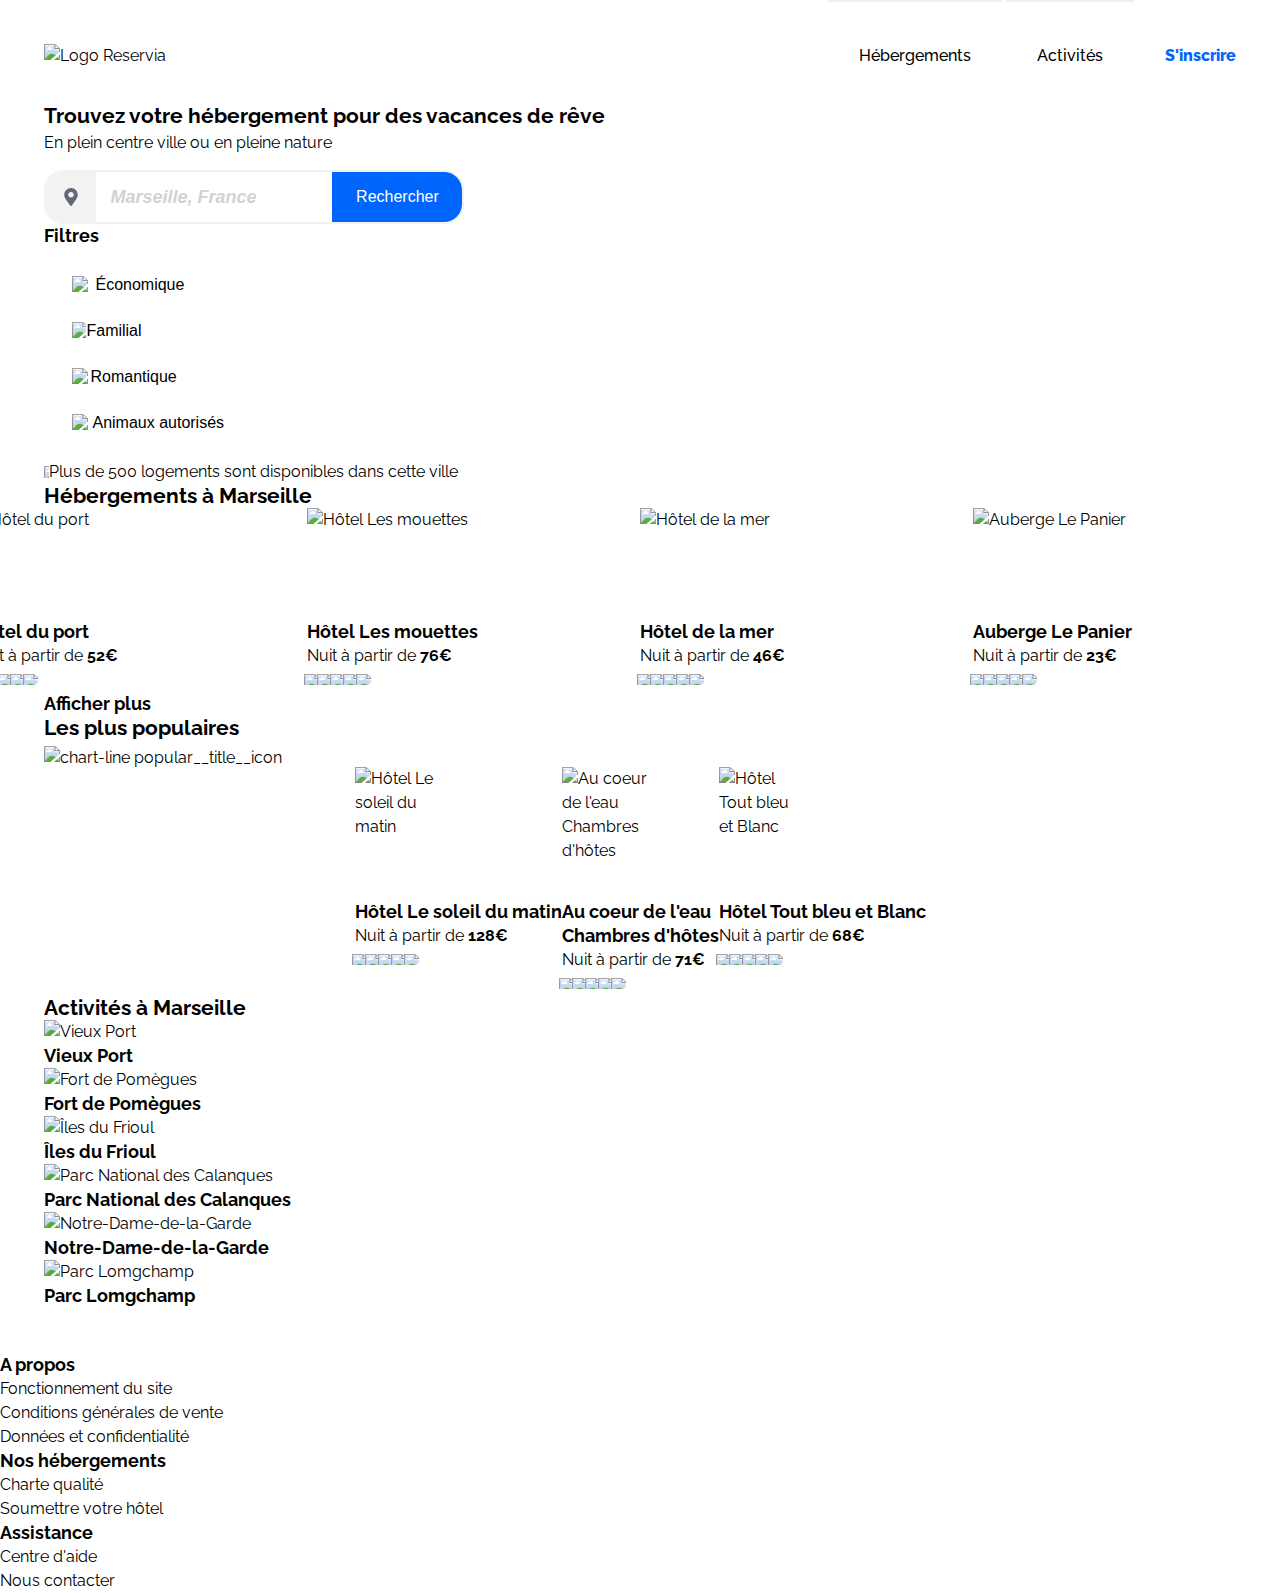
==== index_mobile_first_responsive.html @ 8628e6c9 "search bar css" ====
<!DOCTYPE html>
<html lang="fr">

<head>
    <meta charset="UTF-8">
    <meta http-equiv="X-UA-Compatible" content="IE=edge">
    <meta name="viewport" content="width=device-width, initial-scale=1.0, minimum-scale=0.5, maximum-scale=3.0">
    <meta name="robots" content="follow">
    <meta name="description" content="Just an exercice.">
    <meta property="og:title" content="Reservia - Trouvez votre hébergement pour des vacances de rêve" />
    <meta property="og:type" content="home page" />
    <meta property="og:url" content="https://ipopop.github.io/OC_WebDev_P2" />
    <meta property="og:image" content="https://ipopop.github.io/OC_WebDev_P2/assets/logo/Reservia.svg" />
    <meta property="og:site_name" content="Reservia - Agence de reservation en ligne" />
    <meta property="og:description" content="Reservia - Agence de reservation en ligne - Trouvez votre hébergement pour des vacances de rêve"/>
    <link rel="apple-touch-icon" sizes="180x180" href="assets/favicon/apple-touch-icon.png">
    <link rel="icon" type="image/png" sizes="32x32" href="assets/favicon/favicon-32x32.png">
    <link rel="icon" type="image/png" sizes="16x16" href="assets/favicon/favicon-16x16.png">
    <link rel="manifest" href="assets/favicon/site.webmanifest">
    <link rel="preload" href="style_mobile_first_responsive.css" as="style">
    <link rel="stylesheet" href="style_mobile_first_responsive.css">
    <title>Reservia - Trouvez votre hébergement pour des vacances de rêve</title>
</head>

<body>

    <main>
        <header>
            <div class="header">
                <div class="header__topbar">
                    <a href="index.html">
                        <img src="assets/logo/Reservia.svg" alt="Logo Reservia">
                    </a>
                    <a class="nav__subscription sm" href="#">S'inscrire</a>
                </div>
                <div class="header__navbar">
                    <nav h-center">
                        <a href="#rooms">Hébergements</a>
                        <a href="#activity">Activités</a>
                    </nav>
                    <a class="nav__subscription lg" href="#">S'inscrire</a>
                </div>
            </div>
            <div class="header__title">
                <h1>Trouvez votre hébergement pour des vacances de rêve</h1>
                <p>En plein centre ville ou en pleine nature</p>
            </div>
        </header> <!-- end header -->

        <section class="search__section">
            <div class="search__bar">
                <form action="#" method="GET" class="v-center">
                    <span class="v-center h-center">
                        <img class="fa-ico map-marker" src="assets/icons/fa/map-marker-alt.svg"
                            alt="map-marker icon">
                    </span>
                    <input type="search" id="search__input" name="search__input" placeholder="Marseille, France">
                    <button class="search__btn btn sm v-center h-center" type="submit" name="a" value="a"><img
                            class="fa-ico search" src="assets/icons/fa/search.svg" alt="search icon"></button>
                    <button class="search__btn lg" type="submit" name="b" value="b">Rechercher</button>
                </form>
            </div> <!-- end search__bar -->

            <div class="search__filter">
                <h3>Filtres</h3>
                <ul>
                    <li>
                        <button class="v-center h-center">
                            <span class="v-center h-center">
                                <img
                                    class="fa-ico money-bill-wave"
                                    src="assets/icons/fa/money-bill-wave.svg"
                                    alt="money-bill-wave icon">
                            </span>
                            Économique
                        </button>
                    </li>
                    <li>
                        <button class="v-center h-center">
                            <span class="v-center h-center">
                                <img
                                    class="fa-ico child"
                                    src="assets/icons/fa/child.svg"
                                    alt="child icon">
                            </span>
                            Familial
                        </button>
                    </li>
                    <li>
                        <button class="v-center h-center">
                            <span class="v-center h-center">
                                <img
                                    class="fa-ico heart" 
                                    src="assets/icons/fa/heart.svg"
                                    alt="heart icon">
                            </span>
                            Romantique
                        </button>
                    </li>
                    <li>
                        <button class="v-center h-center">
                            <span class="v-center h-center">
                                <img
                                    class="fa-ico dog"
                                    src="assets/icons/fa/dog.svg"
                                    alt="dog icon">
                            </span>
                            Animaux autorisés
                        </button>
                    </li>
                </ul>
            </div> <!-- end search__filter -->

        </section> <!-- end search__section -->

        <section class="result__section">
            <div class="result__info v-center">
                <span class="info__icon__container v-center h-center">
                    <img class="info__icon fa-ico" src="assets/icons/fa/info.svg" alt="info icon">
                </span>
                <p>Plus de 500 logements sont disponibles dans cette ville</p>
            </div> <!-- end result__info -->

            <div class="result__rooms__and__popular__container">
                <section id="rooms" class="rooms__section">
                    <h2>Hébergements à Marseille</h2>

                    <div class="rooms__cards__container h-center">
                        <div class="rooms__card card">
                            <a href="#">
                                <figure>
                                    <img class="room-1" src="assets/img/rooms/marcus-loke-WQJvWU_HZFo-unsplash_940x452px.jpg"
                                        alt="Auberge la Cannebière">
                                    <figcaption>
                                        <h3>Auberge la Cannebière</h3>
                                    </figcaption>
                                </figure>
                                <div class="rooms__card__content">
                                    <p>Nuit à partir de <strong>25€</strong></p>
                                    <span>
                                        <img class="fa-ico star" src="assets/icons/fa/star.svg" alt="star icon">
                                        <img class="fa-ico star" src="assets/icons/fa/star.svg" alt="star icon">
                                        <img class="fa-ico star" src="assets/icons/fa/star.svg" alt="star icon">
                                        <img class="fa-ico star" src="assets/icons/fa/star.svg" alt="star icon">
                                        <img class="fa-ico star" src="assets/icons/fa/star-o.svg" alt="star-o icon">
                                    </span>
                                </div>
                            </a>
                        </div>

                        <div class="rooms__card card">
                            <a href="#">
                                <figure>
                                    <img class="room-2" src="assets/img/rooms/fred-kleber-gTbaxaVLvsg-unsplash_940x452px.jpg"
                                        alt="Hôtel du port">
                                    <figcaption>
                                        <h3>Hôtel du port</h3>
                                    </figcaption>
                                </figure>
                                <div class="rooms__card__content">
                                    <p>Nuit à partir de <strong>52€</strong></p>
                                    <span>
                                        <img class="fa-ico star" src="assets/icons/fa/star.svg" alt="star icon">
                                        <img class="fa-ico star" src="assets/icons/fa/star.svg" alt="star icon">
                                        <img class="fa-ico star" src="assets/icons/fa/star.svg" alt="star icon">
                                        <img class="fa-ico star" src="assets/icons/fa/star.svg" alt="star icon">
                                        <img class="fa-ico star" src="assets/icons/fa/star.svg" alt="star icon">
                                    </span>
                                </div>
                            </a>
                        </div>

                        <div class="rooms__card card">
                            <a href="#">
                                <figure>
                                    <img class="room-3" src="assets/img/rooms/reisetopia-B8WIgxA_PFU-unsplash_940x452px.jpg"
                                        alt="Hôtel Les mouettes">
                                    <figcaption>
                                        <h3>Hôtel Les mouettes</h3>
                                    </figcaption>
                                </figure>
                                <div class="rooms__card__content">
                                    <p>Nuit à partir de <strong>76€</strong></p>
                                    <span>
                                        <img class="fa-ico star" src="assets/icons/fa/star.svg" alt="star icon">
                                        <img class="fa-ico star" src="assets/icons/fa/star.svg" alt="star icon">
                                        <img class="fa-ico star" src="assets/icons/fa/star.svg" alt="star icon">
                                        <img class="fa-ico star" src="assets/icons/fa/star.svg" alt="star icon">
                                        <img class="fa-ico star" src="assets/icons/fa/star-o.svg" alt="star- icon">
                                    </span>
                                </div>
                            </a>
                        </div>

                        <div class="rooms__card card">
                            <a href="#">
                                <figure>
                                    <img class="room-4" src="assets/img/rooms/annie-spratt-Eg1qcIitAuA-unsplash_470x226.jpg"
                                        alt="Hôtel de la mer">
                                    <figcaption>
                                        <h3>Hôtel de la mer</h3>
                                    </figcaption>
                                </figure>
                                <div class="rooms__card__content">
                                    <p>Nuit à partir de <strong>46€</strong></p>
                                    <span>
                                        <img class="fa-ico star" src="assets/icons/fa/star.svg" alt="star icon">
                                        <img class="fa-ico star" src="assets/icons/fa/star.svg" alt="star icon">
                                        <img class="fa-ico star" src="assets/icons/fa/star.svg" alt="star icon">
                                        <img class="fa-ico star" src="assets/icons/fa/star-o.svg" alt="star- icon">
                                        <img class="fa-ico star" src="assets/icons/fa/star-o.svg" alt="star- icon">
                                    </span>
                                </div>
                            </a>
                        </div>

                        <div class="rooms__card card">
                            <a href="#">
                                <figure>
                                    <img class="room-5" src="assets/img/rooms/nicate-lee-kT-ZyaiwBe0-unsplash_470x226.jpg"
                                        alt="Auberge Le Panier">
                                    <figcaption>
                                        <h3>Auberge Le Panier</h3>
                                    </figcaption>
                                </figure>
                                <div class="rooms__card__content">
                                    <p>Nuit à partir de <strong>23€</strong></p>
                                    <span>
                                        <img class="fa-ico star" src="assets/icons/fa/star.svg" alt="star icon">
                                        <img class="fa-ico star" src="assets/icons/fa/star.svg" alt="star icon">
                                        <img class="fa-ico star" src="assets/icons/fa/star.svg" alt="star icon">
                                        <img class="fa-ico star" src="assets/icons/fa/star.svg" alt="star icon">
                                        <img class="fa-ico star" src="assets/icons/fa/star-o.svg" alt="star- icon">
                                    </span>
                                </div>
                            </a>
                        </div>

                        <div class="rooms__card card">
                            <a href="#">
                                <figure>
                                    <img class="room-6" src="assets/img/rooms/febrian-zakaria-M6S1WvfW68A-unsplash_470x226.jpg"
                                        alt="Hôtel chez Amina">
                                    <figcaption>
                                        <h3>Hôtel chez Amina</h3>
                                    </figcaption>
                                </figure>
                                <div class="rooms__card__content">
                                    <p>Nuit à partir de <strong>96€</strong></p>
                                    <span>
                                        <img class="fa-ico star" src="assets/icons/fa/star.svg" alt="star icon">
                                        <img class="fa-ico star" src="assets/icons/fa/star.svg" alt="star icon">
                                        <img class="fa-ico star" src="assets/icons/fa/star.svg" alt="star icon">
                                        <img class="fa-ico star" src="assets/icons/fa/star.svg" alt="star icon">
                                        <img class="fa-ico star" src="assets/icons/fa/star.svg" alt="star icon">
                                    </span>
                                </div>
                            </a>
                        </div>
                    </div> <!-- end rooms__cards__container -->

                    <h3><a href="#">Afficher plus</a></h3>
                </section> <!-- end room__section -->

                <aside class="popular__section">
                    <div class="popular__title">
                        <h2>Les plus populaires</h2>
                        <span><img class="fa-ico chart" src="assets/icons/fa/chart-line.svg"
                                alt="chart-line popular__title__icon"></span>
                    </div>

                    <div class="popular__cards__container h-center">
                        <a href="#" class="card popular__card">
                            <figure>
                                <img class="pop-1" src="assets/img/popular/emile-guillemot-Bj_rcSC5XfE-unsplash_266x256.jpg"
                                    alt="Hôtel Le soleil du matin">
                            </figure>
                            <div class="popular__card__content">
                                <div class="popular__card__txt">
                                    <h3>Hôtel Le soleil du matin</h3>
                                    <p>Nuit à partir de <strong>128€</strong></p>
                                </div>
                                <span>
                                    <img class="fa-ico star" src="assets/icons/fa/star.svg" alt="star icon">
                                    <img class="fa-ico star" src="assets/icons/fa/star.svg" alt="star icon">
                                    <img class="fa-ico star" src="assets/icons/fa/star.svg" alt="star icon">
                                    <img class="fa-ico star" src="assets/icons/fa/star.svg" alt="star icon">
                                    <img class="fa-ico star" src="assets/icons/fa/star.svg" alt="star icon">
                                </span>
                            </div>
                        </a>

                        <a href="#" class="card popular__card">
                            <figure>
                                <img class="pop-2" src="assets/img/popular/aw-creative-VGs8z60yT2c-unsplash_266x256.jpg"
                                    alt="Au coeur de l'eau Chambres d'hôtes">
                            </figure>
                            <div class="popular__card__content">
                                <div class="popular__card__txt">
                                    <h3>Au coeur de l'eau<br>Chambres d'hôtes</h3>
                                    <p>Nuit à partir de <strong>71€</strong></p>
                                </div>
                                <span>
                                    <img class="fa-ico star" src="assets/icons/fa/star.svg" alt="star icon">
                                    <img class="fa-ico star" src="assets/icons/fa/star.svg" alt="star icon">
                                    <img class="fa-ico star" src="assets/icons/fa/star.svg" alt="star icon">
                                    <img class="fa-ico star" src="assets/icons/fa/star.svg" alt="star icon">
                                    <img class="fa-ico star" src="assets/icons/fa/star-o.svg" alt="star- icon">
                                </span>
                            </div>
                        </a>

                        <a href="#" class="card popular__card">
                            <figure>
                                <img class="pop-3" src="assets/img/popular/febrian-zakaria-sjvU0THccQA-unsplash_266x256.jpg"
                                    alt="Hôtel Tout bleu et Blanc">
                            </figure>
                            <div class="popular__card__content">
                                <div class="popular__card__txt">
                                    <h3>Hôtel Tout bleu et Blanc</h3>
                                    <p>Nuit à partir de <strong>68€</strong></p>
                                </div>
                                <span>
                                    <img class="fa-ico star" src="assets/icons/fa/star.svg" alt="star icon">
                                    <img class="fa-ico star" src="assets/icons/fa/star.svg" alt="star icon">
                                    <img class="fa-ico star" src="assets/icons/fa/star.svg" alt="star icon">
                                    <img class="fa-ico star" src="assets/icons/fa/star.svg" alt="star icon">
                                    <img class="fa-ico star" src="assets/icons/fa/star-o.svg" alt="star- icon">
                                </span>
                            </div>
                        </a>
                    </div> <!-- end popular__cards__container -->
                </aside>
            </div> <!-- end popular__section -->

            <section id="activity" class="result__activity__section">
                <h2 class="activity__title">Activités à Marseille</h2>

                <div class="activity__masonry__container">
                    <div class="card masonry">
                        <a href="#">
                            <figure class="activ__fig-1">
                                <img src="assets/img/activity/reno-laithienne-QUgJhdY5Fyk-unsplash_600x900.jpg"
                                    alt="Vieux Port">
                            </figure>
                            <h3>Vieux Port</h3>
                        </a>
                    </div>

                    <div class="card masonry">
                        <a href="#">
                            <figure class="activ__fig-2">
                                <img src="assets/img/activity/paul-hermann-QFTrLdQIRhI-unsplash_600x600.jpg"
                                    alt="Fort de Pomègues">
                            </figure>
                            <h3>Fort de Pomègues</h3>
                        </a>
                    </div>

                    <div class="card masonry">
                        <a href="#">
                            <figure class="activ__fig-3">
                                <img src="assets/img/activity/kevin-hikari-rV_Qd1l-VXg-unsplash_900x600.jpg"
                                    alt="Îles du Frioul">
                            </figure>
                            <h3>Îles du Frioul</h3>
                        </a>
                    </div>
                    </div>
                    
                    <div class="card masonry">
                        <a href="#">
                            <figure class="activ__fig-4">
                                <img src="assets/img/activity/kilyan-sockalingum-NR8-cBCN3aI-unsplash_600x900.jpg"
                                    alt="Parc National des Calanques">
                            </figure>
                            <h3>Parc National des Calanques</h3>
                        </a>
                    </div>

                    <div class="card masonry">
                        <a href="#">
                            <figure class="activ__fig-5">
                                <img src="assets/img/activity/florian-wehde-xW9e8gdotxI-unsplash_900x600.jpg"
                                    alt="Notre-Dame-de-la-Garde">
                            </figure>
                            <h3>Notre-Dame-de-la-Garde</h3>
                        </a>
                    </div>

                    <div class="card masonry">
                        <a href="#">
                            <figure class="activ__fig-6">
                                <img src="assets/img/activity/lena-paulin-wH2-EJoDcV0-unsplash_900x600.jpg"
                                    alt="Parc Lomgchamp">
                            </figure>
                            <h3>Parc Lomgchamp</h3>
                        </a>
                    </div>
                </div> <!-- end activity__masonry__container -->
            </section> <!-- end result__activity__section -->
        </section> <!-- end result__section -->
    </main>

    <footer>
        <div class="footer__container">
            <div class="footer__column">
                <h3>A propos</h3>
                <a href="#">
                    <p>Fonctionnement du site</p>
                </a>
                <a href="#">
                    <p>Conditions générales de vente</p>
                </a>
                <a href="#">
                    <p>Données et confidentialité</p>
                </a>
            </div>
            <div class="footer__column">
                <h3>Nos hébergements</h3>
                <a href="#">
                    <p>Charte qualité</p>
                </a>
                <a href="#">
                    <p>Soumettre votre hôtel</p>
                </a>
            </div>
            <div class="footer__column">
                <h3>Assistance</h3>
                <a href="#">
                    <p>Centre d'aide</p>
                </a>
                <a href="#">
                    <p>Nous contacter</p>
                </a>
            </div>
        </div> <!-- end footer__container -->
    </footer>
</body>

</html>
---- style_mobile_first_responsive.css ----
@import url('https://fonts.googleapis.com/css2?family=Raleway:ital,wght@0,400;0,500;0,800;1,400&display=swap');

/* ---- reset & common styles ---- */
*, ::before, ::after {
    margin: 0;
    padding: 0;
    box-sizing: border-box;
}

html {
    font-family: 'Raleway', sans-serif;
    line-height: 1.5rem;
    color: black;
    scroll-behavior: smooth;
}

body, ul, h1, h2, h3, p, button, div, a, a:visited, a:hover {
    text-decoration: none;
}
/* ---- end reset & common styles ---- */

/* ---- basic HTML elements ---- */
h1, h2 {
    font-size: 1.33rem;
}

h3 {
    font-size: 1.125rem;
}

a, button, .card {
    cursor: pointer;
    color: black;
    transform: scale(1);
    transition: all .5s cubic-bezier(.25, .45, .45, .95)
}

li {
    list-style: none;
}

img {
    max-width: 100%;
    display: block;
    overflow: auto;
}

button {
    margin: 1.75rem;
    background: white;
    cursor: pointer;
    font-size: 1rem;
    border: none;
}

figcaption {
    width: 95%;
}
/* ---- end basic HTML elements ---- */

/* ---- flex center ---- */
.h-center {
    display: flex;
    justify-content: center;
}

.v-center {
    display: flex;
    align-items: center;
}
/* ---- end flex center ---- */

/* ---- placeholder img & icons width & height ---- */
.map-marker, .search, .money-bill-wave, .heart, .dog {
    height: 1.125rem;
}

.map-marker, .search {
    width: 3.125rem;
}

.money-bill-wave {
    width: 1.4375rem;
}

.child {
    width: 0.875rem;
    height: 1.125rem;
}

.heart {
    width: 1.125rem;
}

.dog {
    width: 1.25rem;
}

.info__icon {
    width: 0.3125rem;
    height: 0.75rem;
}

.star, .star-o {
    display: inline-block;
    margin: 0 -0.1875rem;
    padding: 0;
    width: 0.9375rem;
    height: 0.6875rem;
}

.chart {
    margin-top: 0.375rem;
    height: 1.3rem;
}

.pop-1, .pop-2, .pop-3 {
    width: 5.375rem;
    height: 8.3125rem;
}

#rooms figure img {
    width: 20.8125rem;
    height: 7rem;
}
/* ---- end placeholder img & icons width & height ---- */

/* ---- header ---- */
.header__topbar {
    margin: 28px 18px 20px;
    display: flex;
    justify-content: space-between;
}

.nav__subscription {
    margin-top: 0.8rem;
    font-weight: 800;
    color: #0065fc;
}

nav {
    display: flex;
}

nav a {
    text-align: center;
    width: 50vw;
    padding-bottom: 0.5rem;
    font-weight: 500;
    border-bottom: 3px solid #efeff0;
}

nav a:hover {
    border-bottom-color: #0065fc;
    color: #0065fc;
}

.lg {
    display: none;
}

.header__title {
    margin: 14px 0;
    padding: 18px;
}

.header__title h1 {
    margin-bottom: 15px;
}
/* ---- end header ---- */

/* search__section */
.search__section {
    padding-left: 1.15rem;
}

    /* search__bar */
    form {
        flex-direction: row;
        justify-content: space-between;
        width: 20.9375rem;
        max-width: 26.25rem;
        height: 3.375rem;
        /* margin-top: 1rem; */
        background: white;
        border: solid 0.125rem #f2f2f2;
        border-radius: 1.25rem;
    }

    form img {
        min-width: 3.125rem;
    }

    form input {
        width: 12.1875rem;
        font-size: 1.125rem;
        font-weight: bold;
        border: none;
        opacity: .8;
    }

    .search__btn {
        min-height: 3.125rem;
        min-width: 8.125rem;
        margin: 0;
        padding: 0;
        color: white;
        background: #0065fc;
        border-radius: 0 1.125rem 1.125rem 0;
    }

    .btn.sm, form span {
        min-height: 3.125rem;
        min-width: 3.125rem;
        background: #f2f2f2;
        border-radius: 1.125rem 0 0 1.125rem;
    }

    .btn.sm {
        display: flex;
        background: #0065fc;
        border-radius: 1.125rem;
        cursor: pointer;
    }

    #search__input {
        width: 62%;
    }

    ::placeholder {
        font-style: italic;
        opacity: .4;
    }

    #search__input:focus-visible::placeholder {
        visibility: hidden;
        opacity: 0;
        transition: 0.2s ease-in-out;
    }

    #search__input:focus-visible {
        outline: none;
        background: #deebff;
    }
        
    #search__input:focus-within {
        box-shadow: 0 0 0 4px #deebff;
    }
    /* end search__bar */
/* end search__section */

/* ---- mobile landscape ------------------------------------------- */
@media (min-width:568px) {
    main {
        max-width: 1440px;
        padding:  3.473%;
    }

    .sm, .btn.sm {
        display: none;
    }

    .lg, .btn.lg {
        display: inline;
    }

    /* ---- header ---- */
    .header {
        display: flex;
        justify-content: space-between;
        padding: 0;
    }

    .header__topbar {
        margin: 0;
    }

    .header__navbar {
        display: flex;
    }

    nav {
        display: block;
        height: auto;
    }

    nav a {
        display: inline;
        text-align: center;
        padding: 3.44vw 31px 0;
        border-bottom: hidden;
        border-top: 3px solid #efeff0;
    }

    nav a:hover {
        border-color: #0065fc;
    }

    .nav__subscription.lg {
        margin: 0 0 0 31px;
    }

    .header__title {
        margin: 18px 0 0;
        padding: 18px 0 15px 0;
    }

    .header__title h1 {
        margin-bottom: 3px;
    }
    /* ---- end header ---- */

    /* search__section */
    .search__section {
        padding: 0;
    }

    form {
        width: auto;
    }

    #search__input {
        width: 50%;
    }

    .search__btn {
        margin: 0;
        padding: 0;
        color: white;
        background: #0065fc;
        min-height: 50px;
        min-width: 130px;
        border-radius: 0 18px 18px 0;
    }
    /* end search__section */
}
---- style_mobile_first_responsive.css ----
@import url('https://fonts.googleapis.com/css2?family=Raleway:ital,wght@0,400;0,500;0,800;1,400&display=swap');

/* ---- reset & common styles ---- */
*, ::before, ::after {
    margin: 0;
    padding: 0;
    box-sizing: border-box;
}

html {
    font-family: 'Raleway', sans-serif;
    line-height: 1.5rem;
    color: black;
    scroll-behavior: smooth;
}

body, ul, h1, h2, h3, p, button, div, a, a:visited, a:hover {
    text-decoration: none;
}
/* ---- end reset & common styles ---- */

/* ---- basic HTML elements ---- */
h1, h2 {
    font-size: 1.33rem;
}

h3 {
    font-size: 1.125rem;
}

a, button, .card {
    cursor: pointer;
    color: black;
    transform: scale(1);
    transition: all .5s cubic-bezier(.25, .45, .45, .95)
}

li {
    list-style: none;
}

img {
    max-width: 100%;
    display: block;
    overflow: auto;
}

button {
    margin: 1.75rem;
    background: white;
    cursor: pointer;
    font-size: 1rem;
    border: none;
}

figcaption {
    width: 95%;
}
/* ---- end basic HTML elements ---- */

/* ---- flex center ---- */
.h-center {
    display: flex;
    justify-content: center;
}

.v-center {
    display: flex;
    align-items: center;
}
/* ---- end flex center ---- */

/* ---- placeholder img & icons width & height ---- */
.map-marker, .search, .money-bill-wave, .heart, .dog {
    height: 1.125rem;
}

.map-marker, .search {
    width: 3.125rem;
}

.money-bill-wave {
    width: 1.4375rem;
}

.child {
    width: 0.875rem;
    height: 1.125rem;
}

.heart {
    width: 1.125rem;
}

.dog {
    width: 1.25rem;
}

.info__icon {
    width: 0.3125rem;
    height: 0.75rem;
}

.star, .star-o {
    display: inline-block;
    margin: 0 -0.1875rem;
    padding: 0;
    width: 0.9375rem;
    height: 0.6875rem;
}

.chart {
    margin-top: 0.375rem;
    height: 1.3rem;
}

.pop-1, .pop-2, .pop-3 {
    width: 5.375rem;
    height: 8.3125rem;
}

#rooms figure img {
    width: 20.8125rem;
    height: 7rem;
}
/* ---- end placeholder img & icons width & height ---- */

/* ---- header ---- */
.header__topbar {
    margin: 28px 18px 20px;
    display: flex;
    justify-content: space-between;
}

.nav__subscription {
    margin-top: 0.8rem;
    font-weight: 800;
    color: #0065fc;
}

nav {
    display: flex;
}

nav a {
    text-align: center;
    width: 50vw;
    padding-bottom: 0.5rem;
    font-weight: 500;
    border-bottom: 3px solid #efeff0;
}

nav a:hover {
    border-bottom-color: #0065fc;
    color: #0065fc;
}

.lg {
    display: none;
}

.header__title {
    margin: 14px 0;
    padding: 18px;
}

.header__title h1 {
    margin-bottom: 15px;
}
/* ---- end header ---- */

/* search__section */
.search__section {
    padding-left: 1.15rem;
}

    /* search__bar */
    form {
        flex-direction: row;
        justify-content: space-between;
        width: 20.9375rem;
        max-width: 26.25rem;
        height: 3.375rem;
        /* margin-top: 1rem; */
        background: white;
        border: solid 0.125rem #f2f2f2;
        border-radius: 1.25rem;
    }

    form img {
        min-width: 3.125rem;
    }

    form input {
        width: 12.1875rem;
        font-size: 1.125rem;
        font-weight: bold;
        border: none;
        opacity: .8;
    }

    .search__btn {
        min-height: 3.125rem;
        min-width: 8.125rem;
        margin: 0;
        padding: 0;
        color: white;
        background: #0065fc;
        border-radius: 0 1.125rem 1.125rem 0;
    }

    .btn.sm, form span {
        min-height: 3.125rem;
        min-width: 3.125rem;
        background: #f2f2f2;
        border-radius: 1.125rem 0 0 1.125rem;
    }

    .btn.sm {
        display: flex;
        background: #0065fc;
        border-radius: 1.125rem;
        cursor: pointer;
    }

    #search__input {
        width: 62%;
    }

    ::placeholder {
        font-style: italic;
        opacity: .4;
    }

    #search__input:focus-visible::placeholder {
        visibility: hidden;
        opacity: 0;
        transition: 0.2s ease-in-out;
    }

    #search__input:focus-visible {
        outline: none;
        background: #deebff;
    }
        
    #search__input:focus-within {
        box-shadow: 0 0 0 4px #deebff;
    }
    /* end search__bar */
/* end search__section */

/* ---- mobile landscape ------------------------------------------- */
@media (min-width:568px) {
    main {
        max-width: 1440px;
        padding:  3.473%;
    }

    .sm, .btn.sm {
        display: none;
    }

    .lg, .btn.lg {
        display: inline;
    }

    /* ---- header ---- */
    .header {
        display: flex;
        justify-content: space-between;
        padding: 0;
    }

    .header__topbar {
        margin: 0;
    }

    .header__navbar {
        display: flex;
    }

    nav {
        display: block;
        height: auto;
    }

    nav a {
        display: inline;
        text-align: center;
        padding: 3.44vw 31px 0;
        border-bottom: hidden;
        border-top: 3px solid #efeff0;
    }

    nav a:hover {
        border-color: #0065fc;
    }

    .nav__subscription.lg {
        margin: 0 0 0 31px;
    }

    .header__title {
        margin: 18px 0 0;
        padding: 18px 0 15px 0;
    }

    .header__title h1 {
        margin-bottom: 3px;
    }
    /* ---- end header ---- */

    /* search__section */
    .search__section {
        padding: 0;
    }

    form {
        width: auto;
    }

    #search__input {
        width: 50%;
    }

    .search__btn {
        margin: 0;
        padding: 0;
        color: white;
        background: #0065fc;
        min-height: 50px;
        min-width: 130px;
        border-radius: 0 18px 18px 0;
    }
    /* end search__section */
}
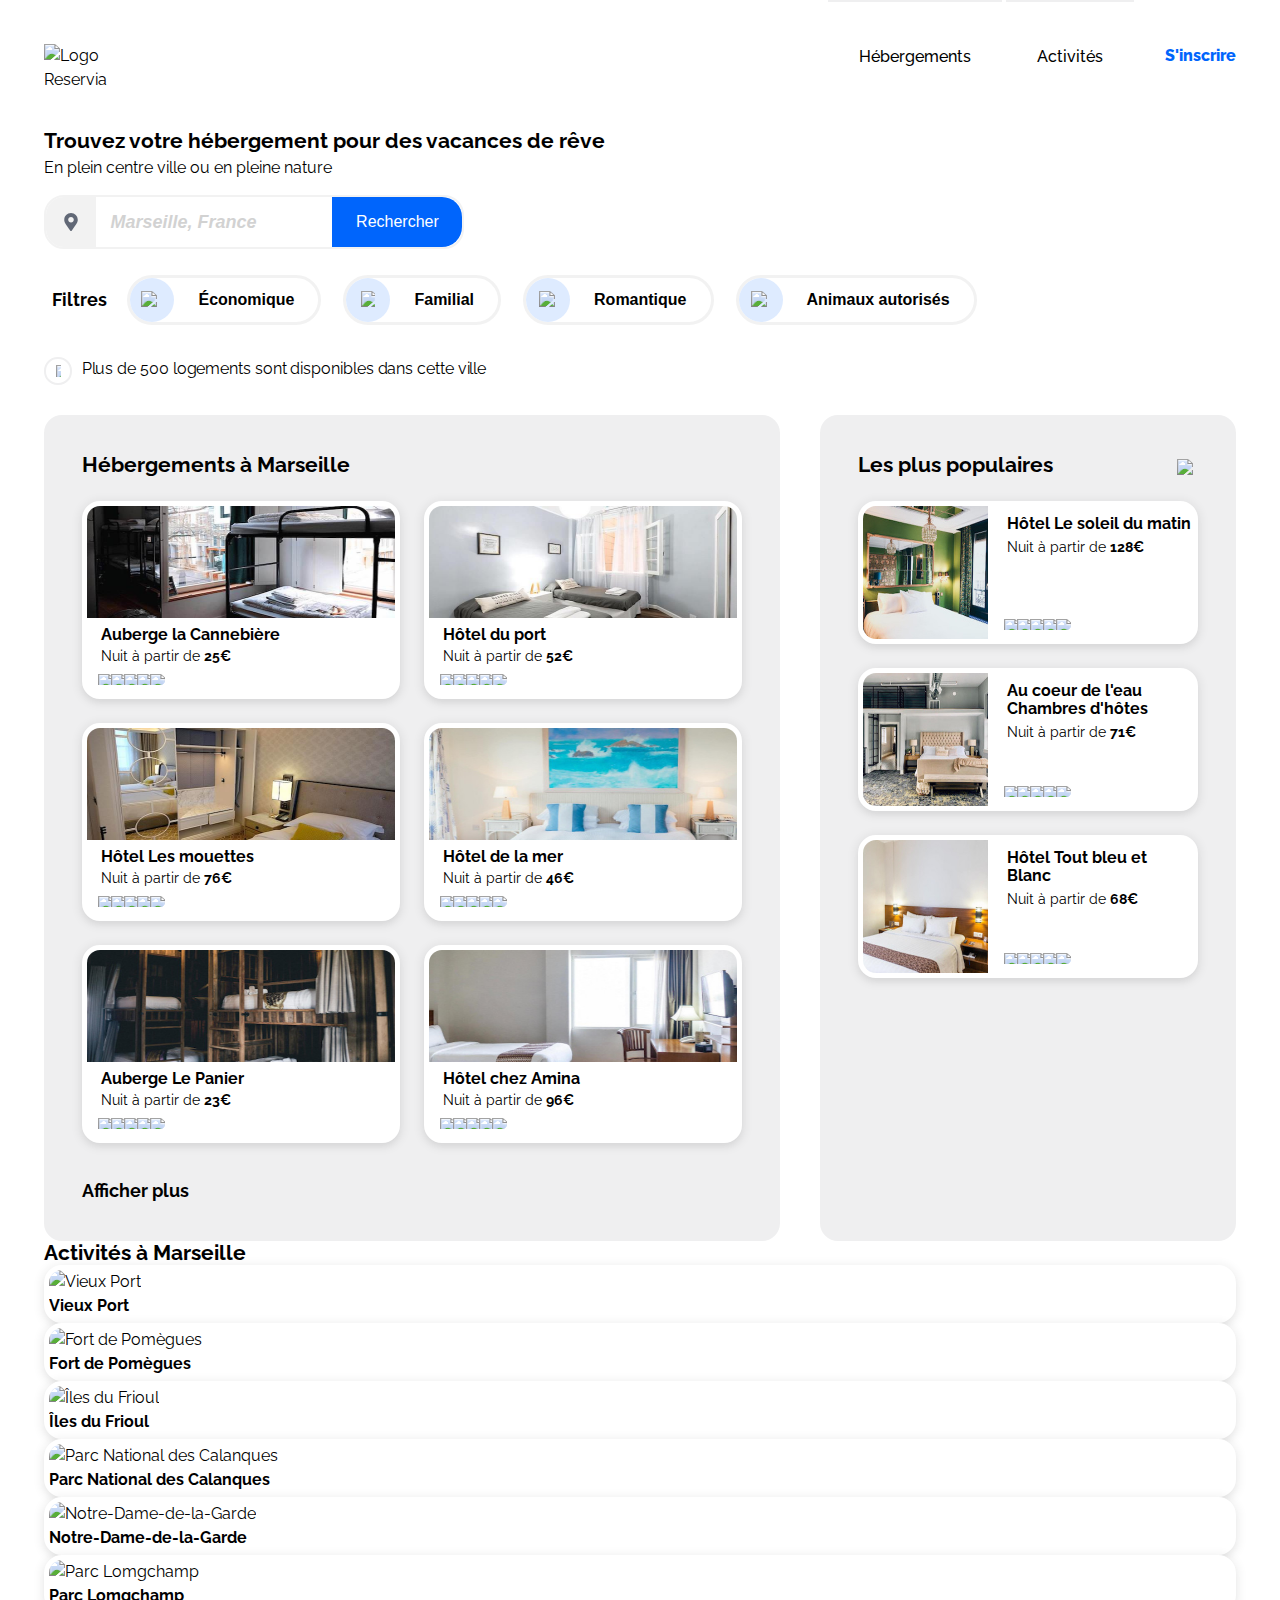
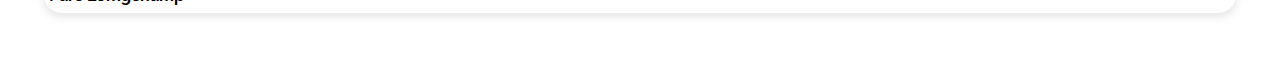
==== commit ed072be8: "chromium lighthouse report 100% conform" ====
--- a/index_mobile_first_responsive.html
+++ b/index_mobile_first_responsive.html
@@ -4,6 +4,7 @@
 <head>
     <meta charset="UTF-8">
     <meta http-equiv="X-UA-Compatible" content="IE=edge">
+    <meta name="theme-color" content="#0065fc"/>
     <meta name="viewport" content="width=device-width, initial-scale=1.0, minimum-scale=0.5, maximum-scale=3.0">
     <meta name="robots" content="follow">
     <meta name="description" content="Just an exercice.">
@@ -62,7 +63,7 @@
             </div> <!-- end search__bar -->
 
             <div class="search__filter">
-                <h3>Filtres</h3>
+                <h2>Filtres</h2>
                 <ul>
                     <li>
                         <button class="v-center h-center">
@@ -129,7 +130,7 @@
                         <div class="rooms__card card">
                             <a href="#">
                                 <figure>
-                                    <img class="room-1" src="assets/img/rooms/marcus-loke-WQJvWU_HZFo-unsplash_940x452px.jpg"
+                                    <img src="assets/img/rooms/marcus-loke-WQJvWU_HZFo-unsplash_742x224.jpg"
                                         alt="Auberge la Cannebière">
                                     <figcaption>
                                         <h3>Auberge la Cannebière</h3>
@@ -151,7 +152,7 @@
                         <div class="rooms__card card">
                             <a href="#">
                                 <figure>
-                                    <img class="room-2" src="assets/img/rooms/fred-kleber-gTbaxaVLvsg-unsplash_940x452px.jpg"
+                                    <img src="assets/img/rooms/fred-kleber-gTbaxaVLvsg-unsplash_742x224.jpg"
                                         alt="Hôtel du port">
                                     <figcaption>
                                         <h3>Hôtel du port</h3>
@@ -173,7 +174,7 @@
                         <div class="rooms__card card">
                             <a href="#">
                                 <figure>
-                                    <img class="room-3" src="assets/img/rooms/reisetopia-B8WIgxA_PFU-unsplash_940x452px.jpg"
+                                    <img src="assets/img/rooms/reisetopia-B8WIgxA_PFU-unsplash_742x224.jpg"
                                         alt="Hôtel Les mouettes">
                                     <figcaption>
                                         <h3>Hôtel Les mouettes</h3>
@@ -195,7 +196,7 @@
                         <div class="rooms__card card">
                             <a href="#">
                                 <figure>
-                                    <img class="room-4" src="assets/img/rooms/annie-spratt-Eg1qcIitAuA-unsplash_470x226.jpg"
+                                    <img src="assets/img/rooms/annie-spratt-Eg1qcIitAuA-unsplash_742x224.jpg"
                                         alt="Hôtel de la mer">
                                     <figcaption>
                                         <h3>Hôtel de la mer</h3>
@@ -217,7 +218,7 @@
                         <div class="rooms__card card">
                             <a href="#">
                                 <figure>
-                                    <img class="room-5" src="assets/img/rooms/nicate-lee-kT-ZyaiwBe0-unsplash_470x226.jpg"
+                                    <img src="assets/img/rooms/nicate-lee-kT-ZyaiwBe0-unsplash_742x224.jpg"
                                         alt="Auberge Le Panier">
                                     <figcaption>
                                         <h3>Auberge Le Panier</h3>
@@ -239,7 +240,7 @@
                         <div class="rooms__card card">
                             <a href="#">
                                 <figure>
-                                    <img class="room-6" src="assets/img/rooms/febrian-zakaria-M6S1WvfW68A-unsplash_470x226.jpg"
+                                    <img src="assets/img/rooms/febrian-zakaria-M6S1WvfW68A-unsplash_742x224.jpg"
                                         alt="Hôtel chez Amina">
                                     <figcaption>
                                         <h3>Hôtel chez Amina</h3>
@@ -272,7 +273,7 @@
                     <div class="popular__cards__container h-center">
                         <a href="#" class="card popular__card">
                             <figure>
-                                <img class="pop-1" src="assets/img/popular/emile-guillemot-Bj_rcSC5XfE-unsplash_266x256.jpg"
+                                <img class="pop-1" src="assets/img/popular/emile-guillemot-Bj_rcSC5XfE-unsplash_250x266.jpg"
                                     alt="Hôtel Le soleil du matin">
                             </figure>
                             <div class="popular__card__content">
@@ -292,7 +293,7 @@
 
                         <a href="#" class="card popular__card">
                             <figure>
-                                <img class="pop-2" src="assets/img/popular/aw-creative-VGs8z60yT2c-unsplash_266x256.jpg"
+                                <img class="pop-2" src="assets/img/popular/aw-creative-VGs8z60yT2c-unsplash_250x266.jpg"
                                     alt="Au coeur de l'eau Chambres d'hôtes">
                             </figure>
                             <div class="popular__card__content">
@@ -312,7 +313,7 @@
 
                         <a href="#" class="card popular__card">
                             <figure>
-                                <img class="pop-3" src="assets/img/popular/febrian-zakaria-sjvU0THccQA-unsplash_266x256.jpg"
+                                <img class="pop-3" src="assets/img/popular/febrian-zakaria-sjvU0THccQA-unsplash_250x266.jpg"
                                     alt="Hôtel Tout bleu et Blanc">
                             </figure>
                             <div class="popular__card__content">
--- a/style_mobile_first_responsive.css
+++ b/style_mobile_first_responsive.css
@@ -17,6 +17,10 @@
 body, ul, h1, h2, h3, p, button, div, a, a:visited, a:hover {
     text-decoration: none;
 }
+
+main {
+    margin: 0 auto;
+}
 /* ---- end reset & common styles ---- */
 
 /* ---- basic HTML elements ---- */
@@ -29,7 +33,6 @@
 }
 
 a, button, .card {
-    cursor: pointer;
     color: black;
     transform: scale(1);
     transition: all .5s cubic-bezier(.25, .45, .45, .95)
@@ -40,13 +43,16 @@
 }
 
 img {
+    display: block;
     max-width: 100%;
-    display: block;
+    max-height: 100%;
+    width: auto;
+    height: auto;
     overflow: auto;
+    image-rendering: auto;
 }
 
 button {
-    margin: 1.75rem;
     background: white;
     cursor: pointer;
     font-size: 1rem;
@@ -71,6 +77,15 @@
 /* ---- end flex center ---- */
 
 /* ---- placeholder img & icons width & height ---- */
+.header__topbar img {
+    width: 95px;
+    height: 45px;
+}
+
+.fa-ico {
+    width: 20.8px;
+}
+
 .map-marker, .search, .money-bill-wave, .heart, .dog {
     height: 1.125rem;
 }
@@ -120,14 +135,23 @@
 }
 
 #rooms figure img {
-    width: 20.8125rem;
+    width: max-content;
     height: 7rem;
+}
+
+.masonry img {
+    max-width: 450px;
+    max-height: 300px;
+}
+
+.activ__fig-2 img {
+    max-width: 300px;
 }
 /* ---- end placeholder img & icons width & height ---- */
 
 /* ---- header ---- */
 .header__topbar {
-    margin: 28px 18px 20px;
+    margin: 28px 20px 20px;
     display: flex;
     justify-content: space-between;
 }
@@ -161,7 +185,7 @@
 
 .header__title {
     margin: 14px 0;
-    padding: 18px;
+    padding: 20px;
 }
 
 .header__title h1 {
@@ -169,19 +193,18 @@
 }
 /* ---- end header ---- */
 
-/* search__section */
+/* ---- search__section ----- */
 .search__section {
-    padding-left: 1.15rem;
-}
-
-    /* search__bar */
+    padding: 0 20px;
+}
+
+    /* ---- search__bar ---- */
     form {
         flex-direction: row;
         justify-content: space-between;
         width: 20.9375rem;
         max-width: 26.25rem;
         height: 3.375rem;
-        /* margin-top: 1rem; */
         background: white;
         border: solid 0.125rem #f2f2f2;
         border-radius: 1.25rem;
@@ -246,14 +269,268 @@
     #search__input:focus-within {
         box-shadow: 0 0 0 4px #deebff;
     }
-    /* end search__bar */
+    /* ---- end search__bar ---- */
+
+    /* ---- filter ---- */
+    .search__filter {
+        margin: 0.625rem 0 0;
+    }
+
+    .search__filter, .search__filter ul {
+        display: flex;
+        flex-direction: row;
+        flex-wrap: wrap;
+        align-items: center;
+    }
+
+    .search__filter h2 {
+        margin: 0;
+        padding: 0;
+        margin-top: 1.25rem;
+        margin-bottom: 0.75rem;
+        font-size: 1.125rem;
+    }
+
+    .search__filter ul {
+        margin: 0;
+    }
+
+    .search__filter li {
+        margin-right: 0.625rem;
+        margin-bottom: 0.625rem;
+    }
+
+    .search__filter button {
+        flex-direction: row;
+        margin: 0;
+        padding: 0 1rem 0 0;
+        font-weight: bold;
+        border: solid 0.1875rem #f2f2f2;
+        border-radius: 1.75rem;
+    }
+
+    .search__filter a {
+        color: black;
+    }
+    
+    .search__filter span {
+        min-width: 2.97rem;
+    }
+    /* ---- end filter ---- */
+
+    /* ---- search bar icons circle ---- */
+    .search__filter span,
+    .info__icon__container {
+        max-width: 100%;
+        border-radius: 50%;
+    }
+
+    .search__filter span {
+        min-width: 2.75rem;
+        margin: 0 0.625rem 0 0;
+        background: #deebff;
+    }
+
+    .info__icon__container {
+        min-width: 1.7rem;
+        border: 0.125rem solid hsl(240, 4%, 94%);
+    }
+
+    .search__filter span::after, .info__icon__container::after {
+        content: '';
+        padding-bottom: 100%;
+    }
+    /* ---- end search bar icons circle ---- */
+    
+    /* ---- hover ---- */
+    .search__filter button:hover {
+        background: white;
+        border-color: white;
+        box-shadow: 0 0.25rem 0.9375rem -0.1875rem rgba(0, 0, 0, 0.1), 0 0.25rem 0.375rem -0.125rem rgba(0, 0, 0, 0.025);
+    }
+    
+    .search__filter button:hover {
+        color: #0065fc;
+        opacity: 1;
+        transform: scale(1.01);
+        transition: all .3s cubic-bezier(.25, .45, .45, .95);
+    }
+    /* ---- end hover ---- */
 /* end search__section */
 
-/* ---- mobile landscape ------------------------------------------- */
+/* ---- result__section ---- */
+    /* ---- result__info ---- */
+    .result__info {
+        padding: 20px;
+        flex-direction: row;
+        align-items: flex-start;
+        margin-bottom: 0;
+        font-size: 1.125rem;
+    }
+
+    .info__icon__container {
+        flex-direction: row;
+    }
+
+    .info__icon {
+        height: 0.75rem;
+    }
+
+    .result__info p {
+        width: 78.2vw;
+        margin-left: 10px;
+        font-size: 1rem;
+        letter-spacing: -0.005rem;
+    }
+    /* -- end result__info -- */
+
+    /* ---- result global sections ---- */
+    .result__rooms__and__popular__container {
+        display: grid;
+    }
+
+    .rooms__section, .popular__section, .activity__section {
+        padding: 1.125rem;
+        border-radius: 0;
+    }
+
+    .rooms__section, .popular__section {
+        background: hsl(240, 4%, 94%);
+    }
+
+    .popular__title, .rooms__card__content {
+        display: flex;
+        flex-direction: row;
+        flex-wrap: wrap;
+        justify-content: space-between;
+    }
+    /* ---- end result global sections ---- */
+
+    /* ---- cards ---- */
+    .card {
+        display: flex;
+        background: white;
+        border: solid 0.313rem white;
+        border-radius: 1.125rem;
+        box-shadow: 0 0.25rem 0.375rem -0.0625rem rgba(0, 0, 0, 0.05), 0 0.125rem 0.5rem 0.25rem rgba(0, 0, 0, 0.05);
+        overflow: hidden;
+    }
+
+    .card h3 {
+        font-size: 1rem;
+    }
+
+    .card p {
+        margin-top: 0.125rem;
+        font-size: .9rem;
+    }
+
+    .card span {
+        position: absolute;
+        bottom: 0.125rem;
+        color: #0065fc;
+    }
+
+    .card__txt, .rooms__card__content {
+        display: flex;
+        flex-direction: column;
+        flex-wrap: wrap;
+        justify-content: space-between;
+    }
+    /* ---- end cards ---- */
+
+    /* ---- rooms cards ---- */
+    .rooms__cards__container {
+        flex-wrap: wrap;
+        gap: 0.625rem;
+    }
+
+    .rooms__section {
+        grid-row-start: 2;
+        margin-top: 0.9rem;
+        background: white;
+    }
+
+    .rooms__card {
+        min-width: 212px;
+        flex: 1 0 31.3%;
+        height: 12.375rem;
+    }
+
+    .rooms__section h2 {
+        margin-bottom: 16px;
+    }
+
+    .rooms__section h3 {
+        margin-top: 1.75rem;
+    }
+
+    .rooms__card h3 {
+        margin-top: 0.3125rem;
+    }
+
+    .rooms__card figcaption {
+        margin-left: 0.875rem;
+    }
+
+    .rooms__card p {
+        line-height: 0.875rem;
+    }
+
+    .rooms__card__content {
+        margin: 0 0.875rem;
+    }
+    /* ---- end rooms cards ---- */
+
+    /* ---- popular section ---- */
+    .popular__section {
+        grid-row-start: 1;
+        margin: 0.625rem 0 0 0;
+    }
+
+    .popular__section h2 {
+        margin-bottom: 1.5rem;
+    }
+
+    .popular__card__txt h3 {
+        margin-left: 0;
+        line-height: 1.125rem;
+    }
+
+    .popular__section figure img {
+        width: 7.8125rem;
+        height: 8.3125rem;
+    }
+
+    .popular__card__content {
+        position: absolute;
+        height: 100%;
+        left: 9rem;
+        padding-top: 0.5625rem;
+    }
+
+    .popular__card {
+        max-width: 370px;
+        flex: 1 0 294px;
+        overflow: hidden;
+    }
+
+    .popular__cards__container {
+        flex-wrap: wrap;
+        gap: 0.625rem;
+    }
+    /* ---- end popular section ---- */
+/* end result__section */
+
+footer {
+    display: none;
+}
+
+/* ---- from mobile landscape to desktop (max-width 1440px) ---- */
 @media (min-width:568px) {
     main {
         max-width: 1440px;
-        padding:  3.473%;
+        padding:  3.473vw;
     }
 
     .sm, .btn.sm {
@@ -287,7 +564,7 @@
     nav a {
         display: inline;
         text-align: center;
-        padding: 3.44vw 31px 0;
+        padding: 3.5vw 31px 0;
         border-bottom: hidden;
         border-top: 3px solid #efeff0;
     }
@@ -301,8 +578,8 @@
     }
 
     .header__title {
-        margin: 18px 0 0;
-        padding: 18px 0 15px 0;
+        margin: 20px 0 0;
+        padding: 20px 0 15px 0;
     }
 
     .header__title h1 {
@@ -310,7 +587,7 @@
     }
     /* ---- end header ---- */
 
-    /* search__section */
+    /* ---- search__section ---- */
     .search__section {
         padding: 0;
     }
@@ -330,7 +607,112 @@
         background: #0065fc;
         min-height: 50px;
         min-width: 130px;
-        border-radius: 0 18px 18px 0;
-    }
-    /* end search__section */
-}+        border-radius: 0 20px 20px 0;
+    }
+    /* ---- end search__section ---- */
+
+    /* ---- filter section ---- */    
+    .search__filter li {
+        margin-bottom: auto;
+    }
+
+    .search__filter {
+        margin-left: 8px;
+    }
+    
+    .search__filter,
+    .search__filter ul {
+        display: flex;
+        flex-direction: row;
+        flex-wrap: wrap;
+        align-items: center;
+    }
+
+    .search__filter h2 {
+        margin: 0 4px 0 0;
+        font-size: 1.125rem;
+    }
+
+    .search__filter ul {
+        margin: 0 0.625rem;
+    }
+
+    .search__filter span {
+        margin: 0 24px 0 0;
+    }
+
+    .search__filter button {
+        border: solid 0.1875rem #f2f2f2;
+        border-radius: 1.75rem;
+        flex-direction: row;
+        flex-wrap: wrap;
+        padding: 0 24px 0 0;
+        font-weight: bold;
+        margin: 16px 6px;
+    }
+    /* ---- end filter section ---- */
+
+    /* ---- result__section ---- */
+    .result__section {
+        padding: 16px 0;
+    }
+
+    .result__info {
+        padding: 0 0 20px;
+    }
+
+    .result__rooms__and__popular__container {
+        column-gap: 32px;
+    }
+
+    .rooms__section, .popular__section, .activity__section {
+        border-radius: 18px;
+        padding: 38px;
+    }
+
+        /* ---- rooms section ---- */
+        #rooms {
+            margin-top: 10px;
+            background: hsl(240, 4%, 94%);
+        }
+
+        #rooms > h3:nth-child(3) {
+            margin-top: 36px;
+        }
+
+        .rooms__section h2 {
+            margin-bottom: 24px;
+        }
+        
+        .rooms__cards__container, .popular__cards__container {
+            gap: 1.5rem;
+        }
+        /* ---- end rooms section ---- */
+        
+        /* ---- end popular section ---- */
+        .popular__section {
+            margin-top: 0.625rem;
+        }
+
+        .popular__title {
+            width: auto;
+        }
+        
+        .popular__section h2 {
+            margin-left: 0;
+        }
+        /* ---- end popular section ---- */
+    /* ---- end result__section ---- */
+}
+
+@media (min-width:1280px) {
+    .result__rooms__and__popular__container {
+        grid-template-columns: 3fr 1fr;
+        column-gap: 2.5rem;
+    }
+
+    .popular__section {
+        grid-row-start: 2;
+        min-width: 26rem;
+    }
+}
--- a/style_mobile_first_responsive.css
+++ b/style_mobile_first_responsive.css
@@ -17,6 +17,10 @@
 body, ul, h1, h2, h3, p, button, div, a, a:visited, a:hover {
     text-decoration: none;
 }
+
+main {
+    margin: 0 auto;
+}
 /* ---- end reset & common styles ---- */
 
 /* ---- basic HTML elements ---- */
@@ -29,7 +33,6 @@
 }
 
 a, button, .card {
-    cursor: pointer;
     color: black;
     transform: scale(1);
     transition: all .5s cubic-bezier(.25, .45, .45, .95)
@@ -40,13 +43,16 @@
 }
 
 img {
+    display: block;
     max-width: 100%;
-    display: block;
+    max-height: 100%;
+    width: auto;
+    height: auto;
     overflow: auto;
+    image-rendering: auto;
 }
 
 button {
-    margin: 1.75rem;
     background: white;
     cursor: pointer;
     font-size: 1rem;
@@ -71,6 +77,15 @@
 /* ---- end flex center ---- */
 
 /* ---- placeholder img & icons width & height ---- */
+.header__topbar img {
+    width: 95px;
+    height: 45px;
+}
+
+.fa-ico {
+    width: 20.8px;
+}
+
 .map-marker, .search, .money-bill-wave, .heart, .dog {
     height: 1.125rem;
 }
@@ -120,14 +135,23 @@
 }
 
 #rooms figure img {
-    width: 20.8125rem;
+    width: max-content;
     height: 7rem;
+}
+
+.masonry img {
+    max-width: 450px;
+    max-height: 300px;
+}
+
+.activ__fig-2 img {
+    max-width: 300px;
 }
 /* ---- end placeholder img & icons width & height ---- */
 
 /* ---- header ---- */
 .header__topbar {
-    margin: 28px 18px 20px;
+    margin: 28px 20px 20px;
     display: flex;
     justify-content: space-between;
 }
@@ -161,7 +185,7 @@
 
 .header__title {
     margin: 14px 0;
-    padding: 18px;
+    padding: 20px;
 }
 
 .header__title h1 {
@@ -169,19 +193,18 @@
 }
 /* ---- end header ---- */
 
-/* search__section */
+/* ---- search__section ----- */
 .search__section {
-    padding-left: 1.15rem;
-}
-
-    /* search__bar */
+    padding: 0 20px;
+}
+
+    /* ---- search__bar ---- */
     form {
         flex-direction: row;
         justify-content: space-between;
         width: 20.9375rem;
         max-width: 26.25rem;
         height: 3.375rem;
-        /* margin-top: 1rem; */
         background: white;
         border: solid 0.125rem #f2f2f2;
         border-radius: 1.25rem;
@@ -246,14 +269,268 @@
     #search__input:focus-within {
         box-shadow: 0 0 0 4px #deebff;
     }
-    /* end search__bar */
+    /* ---- end search__bar ---- */
+
+    /* ---- filter ---- */
+    .search__filter {
+        margin: 0.625rem 0 0;
+    }
+
+    .search__filter, .search__filter ul {
+        display: flex;
+        flex-direction: row;
+        flex-wrap: wrap;
+        align-items: center;
+    }
+
+    .search__filter h2 {
+        margin: 0;
+        padding: 0;
+        margin-top: 1.25rem;
+        margin-bottom: 0.75rem;
+        font-size: 1.125rem;
+    }
+
+    .search__filter ul {
+        margin: 0;
+    }
+
+    .search__filter li {
+        margin-right: 0.625rem;
+        margin-bottom: 0.625rem;
+    }
+
+    .search__filter button {
+        flex-direction: row;
+        margin: 0;
+        padding: 0 1rem 0 0;
+        font-weight: bold;
+        border: solid 0.1875rem #f2f2f2;
+        border-radius: 1.75rem;
+    }
+
+    .search__filter a {
+        color: black;
+    }
+    
+    .search__filter span {
+        min-width: 2.97rem;
+    }
+    /* ---- end filter ---- */
+
+    /* ---- search bar icons circle ---- */
+    .search__filter span,
+    .info__icon__container {
+        max-width: 100%;
+        border-radius: 50%;
+    }
+
+    .search__filter span {
+        min-width: 2.75rem;
+        margin: 0 0.625rem 0 0;
+        background: #deebff;
+    }
+
+    .info__icon__container {
+        min-width: 1.7rem;
+        border: 0.125rem solid hsl(240, 4%, 94%);
+    }
+
+    .search__filter span::after, .info__icon__container::after {
+        content: '';
+        padding-bottom: 100%;
+    }
+    /* ---- end search bar icons circle ---- */
+    
+    /* ---- hover ---- */
+    .search__filter button:hover {
+        background: white;
+        border-color: white;
+        box-shadow: 0 0.25rem 0.9375rem -0.1875rem rgba(0, 0, 0, 0.1), 0 0.25rem 0.375rem -0.125rem rgba(0, 0, 0, 0.025);
+    }
+    
+    .search__filter button:hover {
+        color: #0065fc;
+        opacity: 1;
+        transform: scale(1.01);
+        transition: all .3s cubic-bezier(.25, .45, .45, .95);
+    }
+    /* ---- end hover ---- */
 /* end search__section */
 
-/* ---- mobile landscape ------------------------------------------- */
+/* ---- result__section ---- */
+    /* ---- result__info ---- */
+    .result__info {
+        padding: 20px;
+        flex-direction: row;
+        align-items: flex-start;
+        margin-bottom: 0;
+        font-size: 1.125rem;
+    }
+
+    .info__icon__container {
+        flex-direction: row;
+    }
+
+    .info__icon {
+        height: 0.75rem;
+    }
+
+    .result__info p {
+        width: 78.2vw;
+        margin-left: 10px;
+        font-size: 1rem;
+        letter-spacing: -0.005rem;
+    }
+    /* -- end result__info -- */
+
+    /* ---- result global sections ---- */
+    .result__rooms__and__popular__container {
+        display: grid;
+    }
+
+    .rooms__section, .popular__section, .activity__section {
+        padding: 1.125rem;
+        border-radius: 0;
+    }
+
+    .rooms__section, .popular__section {
+        background: hsl(240, 4%, 94%);
+    }
+
+    .popular__title, .rooms__card__content {
+        display: flex;
+        flex-direction: row;
+        flex-wrap: wrap;
+        justify-content: space-between;
+    }
+    /* ---- end result global sections ---- */
+
+    /* ---- cards ---- */
+    .card {
+        display: flex;
+        background: white;
+        border: solid 0.313rem white;
+        border-radius: 1.125rem;
+        box-shadow: 0 0.25rem 0.375rem -0.0625rem rgba(0, 0, 0, 0.05), 0 0.125rem 0.5rem 0.25rem rgba(0, 0, 0, 0.05);
+        overflow: hidden;
+    }
+
+    .card h3 {
+        font-size: 1rem;
+    }
+
+    .card p {
+        margin-top: 0.125rem;
+        font-size: .9rem;
+    }
+
+    .card span {
+        position: absolute;
+        bottom: 0.125rem;
+        color: #0065fc;
+    }
+
+    .card__txt, .rooms__card__content {
+        display: flex;
+        flex-direction: column;
+        flex-wrap: wrap;
+        justify-content: space-between;
+    }
+    /* ---- end cards ---- */
+
+    /* ---- rooms cards ---- */
+    .rooms__cards__container {
+        flex-wrap: wrap;
+        gap: 0.625rem;
+    }
+
+    .rooms__section {
+        grid-row-start: 2;
+        margin-top: 0.9rem;
+        background: white;
+    }
+
+    .rooms__card {
+        min-width: 212px;
+        flex: 1 0 31.3%;
+        height: 12.375rem;
+    }
+
+    .rooms__section h2 {
+        margin-bottom: 16px;
+    }
+
+    .rooms__section h3 {
+        margin-top: 1.75rem;
+    }
+
+    .rooms__card h3 {
+        margin-top: 0.3125rem;
+    }
+
+    .rooms__card figcaption {
+        margin-left: 0.875rem;
+    }
+
+    .rooms__card p {
+        line-height: 0.875rem;
+    }
+
+    .rooms__card__content {
+        margin: 0 0.875rem;
+    }
+    /* ---- end rooms cards ---- */
+
+    /* ---- popular section ---- */
+    .popular__section {
+        grid-row-start: 1;
+        margin: 0.625rem 0 0 0;
+    }
+
+    .popular__section h2 {
+        margin-bottom: 1.5rem;
+    }
+
+    .popular__card__txt h3 {
+        margin-left: 0;
+        line-height: 1.125rem;
+    }
+
+    .popular__section figure img {
+        width: 7.8125rem;
+        height: 8.3125rem;
+    }
+
+    .popular__card__content {
+        position: absolute;
+        height: 100%;
+        left: 9rem;
+        padding-top: 0.5625rem;
+    }
+
+    .popular__card {
+        max-width: 370px;
+        flex: 1 0 294px;
+        overflow: hidden;
+    }
+
+    .popular__cards__container {
+        flex-wrap: wrap;
+        gap: 0.625rem;
+    }
+    /* ---- end popular section ---- */
+/* end result__section */
+
+footer {
+    display: none;
+}
+
+/* ---- from mobile landscape to desktop (max-width 1440px) ---- */
 @media (min-width:568px) {
     main {
         max-width: 1440px;
-        padding:  3.473%;
+        padding:  3.473vw;
     }
 
     .sm, .btn.sm {
@@ -287,7 +564,7 @@
     nav a {
         display: inline;
         text-align: center;
-        padding: 3.44vw 31px 0;
+        padding: 3.5vw 31px 0;
         border-bottom: hidden;
         border-top: 3px solid #efeff0;
     }
@@ -301,8 +578,8 @@
     }
 
     .header__title {
-        margin: 18px 0 0;
-        padding: 18px 0 15px 0;
+        margin: 20px 0 0;
+        padding: 20px 0 15px 0;
     }
 
     .header__title h1 {
@@ -310,7 +587,7 @@
     }
     /* ---- end header ---- */
 
-    /* search__section */
+    /* ---- search__section ---- */
     .search__section {
         padding: 0;
     }
@@ -330,7 +607,112 @@
         background: #0065fc;
         min-height: 50px;
         min-width: 130px;
-        border-radius: 0 18px 18px 0;
-    }
-    /* end search__section */
-}+        border-radius: 0 20px 20px 0;
+    }
+    /* ---- end search__section ---- */
+
+    /* ---- filter section ---- */    
+    .search__filter li {
+        margin-bottom: auto;
+    }
+
+    .search__filter {
+        margin-left: 8px;
+    }
+    
+    .search__filter,
+    .search__filter ul {
+        display: flex;
+        flex-direction: row;
+        flex-wrap: wrap;
+        align-items: center;
+    }
+
+    .search__filter h2 {
+        margin: 0 4px 0 0;
+        font-size: 1.125rem;
+    }
+
+    .search__filter ul {
+        margin: 0 0.625rem;
+    }
+
+    .search__filter span {
+        margin: 0 24px 0 0;
+    }
+
+    .search__filter button {
+        border: solid 0.1875rem #f2f2f2;
+        border-radius: 1.75rem;
+        flex-direction: row;
+        flex-wrap: wrap;
+        padding: 0 24px 0 0;
+        font-weight: bold;
+        margin: 16px 6px;
+    }
+    /* ---- end filter section ---- */
+
+    /* ---- result__section ---- */
+    .result__section {
+        padding: 16px 0;
+    }
+
+    .result__info {
+        padding: 0 0 20px;
+    }
+
+    .result__rooms__and__popular__container {
+        column-gap: 32px;
+    }
+
+    .rooms__section, .popular__section, .activity__section {
+        border-radius: 18px;
+        padding: 38px;
+    }
+
+        /* ---- rooms section ---- */
+        #rooms {
+            margin-top: 10px;
+            background: hsl(240, 4%, 94%);
+        }
+
+        #rooms > h3:nth-child(3) {
+            margin-top: 36px;
+        }
+
+        .rooms__section h2 {
+            margin-bottom: 24px;
+        }
+        
+        .rooms__cards__container, .popular__cards__container {
+            gap: 1.5rem;
+        }
+        /* ---- end rooms section ---- */
+        
+        /* ---- end popular section ---- */
+        .popular__section {
+            margin-top: 0.625rem;
+        }
+
+        .popular__title {
+            width: auto;
+        }
+        
+        .popular__section h2 {
+            margin-left: 0;
+        }
+        /* ---- end popular section ---- */
+    /* ---- end result__section ---- */
+}
+
+@media (min-width:1280px) {
+    .result__rooms__and__popular__container {
+        grid-template-columns: 3fr 1fr;
+        column-gap: 2.5rem;
+    }
+
+    .popular__section {
+        grid-row-start: 2;
+        min-width: 26rem;
+    }
+}
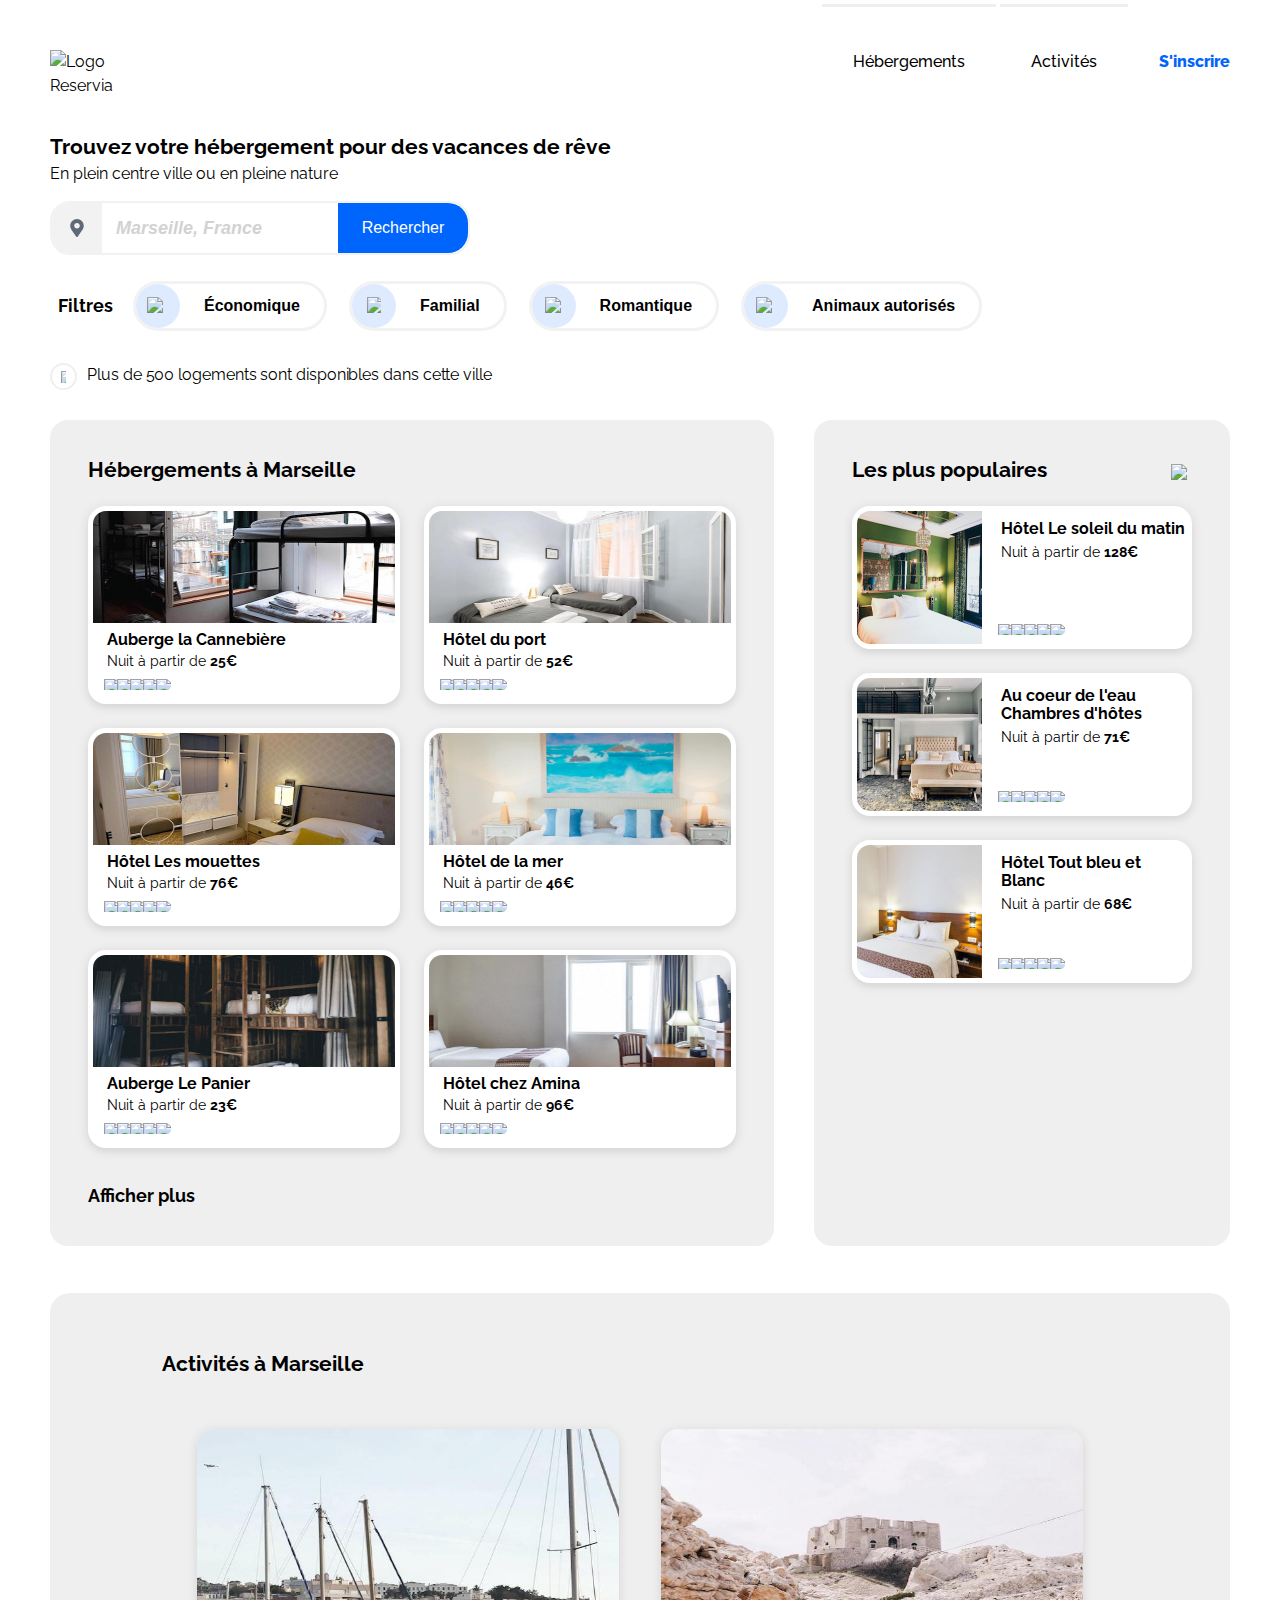
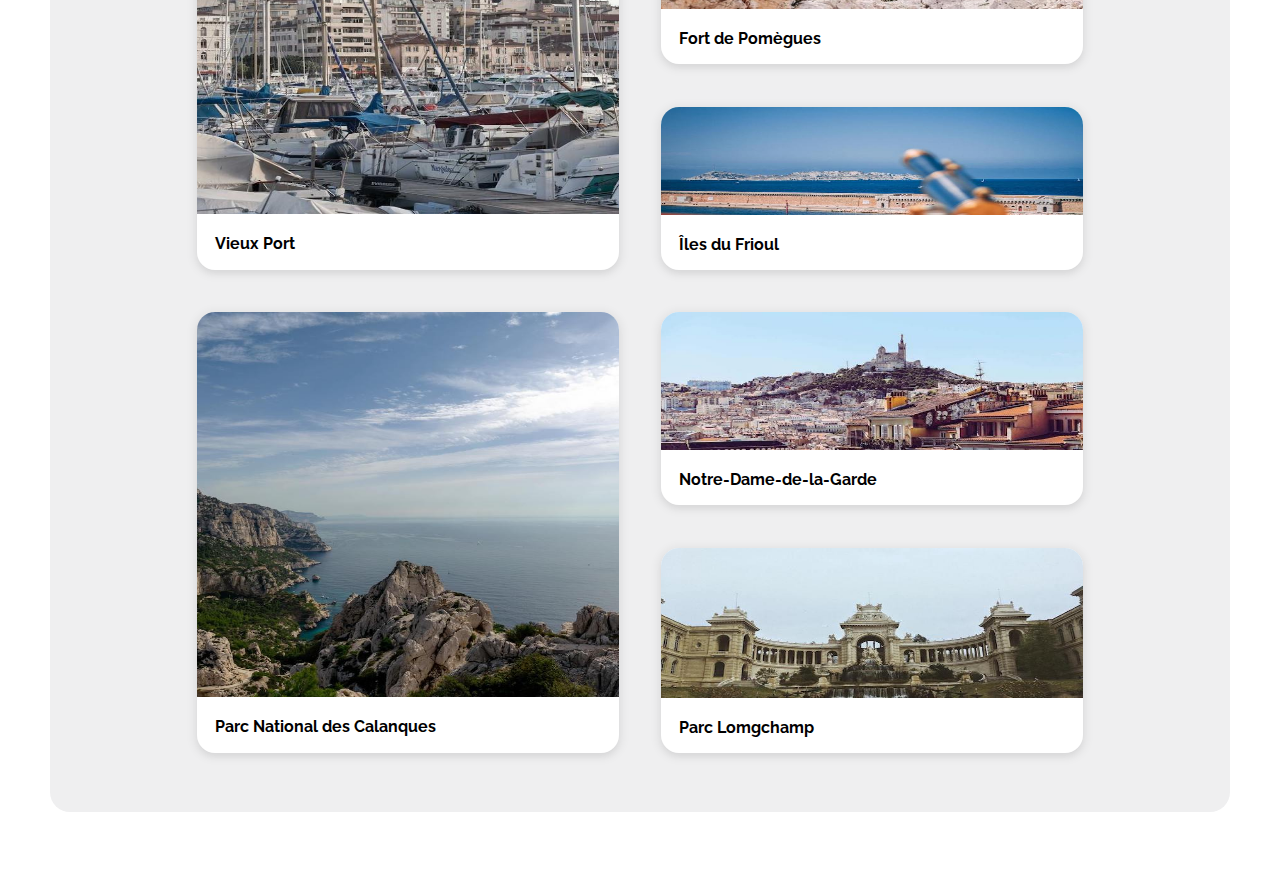
==== commit 8d7672d2: "responsive css on activity section" ====
--- a/index_mobile_first_responsive.html
+++ b/index_mobile_first_responsive.html
@@ -335,68 +335,76 @@
             </div> <!-- end popular__section -->
 
             <section id="activity" class="result__activity__section">
-                <h2 class="activity__title">Activités à Marseille</h2>
+                <h2>Activités à Marseille</h2>
 
                 <div class="activity__masonry__container">
-                    <div class="card masonry">
-                        <a href="#">
-                            <figure class="activ__fig-1">
-                                <img src="assets/img/activity/reno-laithienne-QUgJhdY5Fyk-unsplash_600x900.jpg"
-                                    alt="Vieux Port">
-                            </figure>
-                            <h3>Vieux Port</h3>
-                        </a>
-                    </div>
-
-                    <div class="card masonry">
-                        <a href="#">
-                            <figure class="activ__fig-2">
-                                <img src="assets/img/activity/paul-hermann-QFTrLdQIRhI-unsplash_600x600.jpg"
-                                    alt="Fort de Pomègues">
-                            </figure>
-                            <h3>Fort de Pomègues</h3>
-                        </a>
-                    </div>
-
-                    <div class="card masonry">
-                        <a href="#">
-                            <figure class="activ__fig-3">
-                                <img src="assets/img/activity/kevin-hikari-rV_Qd1l-VXg-unsplash_900x600.jpg"
-                                    alt="Îles du Frioul">
-                            </figure>
-                            <h3>Îles du Frioul</h3>
-                        </a>
-                    </div>
+                    
+                    <div class="masonry__box">
+                        <div class="card masonry">
+                            <a href="#">
+                                <figure class="activ__fig-1">
+                                    <img src="assets/img/activity/reno-laithienne-QUgJhdY5Fyk-unsplash_776.jpg"
+                                        alt="Vieux Port">
+                                </figure>
+                                <h3>Vieux Port</h3>
+                            </a>
+                        </div>
+                        
+                        <div class="masonry">
+                            <div class="card">
+                                <a href="#">
+                                    <figure class="activ__fig-2">
+                                        <img src="assets/img/activity/paul-hermann-QFTrLdQIRhI-unsplash_670.jpg"
+                                            alt="Fort de Pomègues">
+                                    </figure>
+                                    <h3>Fort de Pomègues</h3>
+                                </a>
+                            </div>
+        
+                            <div class="card">
+                                <a href="#">
+                                    <figure class="activ__fig-3">
+                                        <img src="assets/img/activity/kevin-hikari-rV_Qd1l-VXg-unsplash_670.jpg"
+                                            alt="Îles du Frioul">
+                                    </figure>
+                                    <h3>Îles du Frioul</h3>
+                                </a>
+                            </div>
+                        </div>
                     </div>
                     
-                    <div class="card masonry">
-                        <a href="#">
-                            <figure class="activ__fig-4">
-                                <img src="assets/img/activity/kilyan-sockalingum-NR8-cBCN3aI-unsplash_600x900.jpg"
-                                    alt="Parc National des Calanques">
-                            </figure>
-                            <h3>Parc National des Calanques</h3>
-                        </a>
-                    </div>
-
-                    <div class="card masonry">
-                        <a href="#">
-                            <figure class="activ__fig-5">
-                                <img src="assets/img/activity/florian-wehde-xW9e8gdotxI-unsplash_900x600.jpg"
-                                    alt="Notre-Dame-de-la-Garde">
-                            </figure>
-                            <h3>Notre-Dame-de-la-Garde</h3>
-                        </a>
-                    </div>
-
-                    <div class="card masonry">
-                        <a href="#">
-                            <figure class="activ__fig-6">
-                                <img src="assets/img/activity/lena-paulin-wH2-EJoDcV0-unsplash_900x600.jpg"
-                                    alt="Parc Lomgchamp">
-                            </figure>
-                            <h3>Parc Lomgchamp</h3>
-                        </a>
+                    <div class="masonry__box">
+                        <div class="card masonry">
+                            <a href="#">
+                                <figure class="activ__fig-4">
+                                    <img src="assets/img/activity/kilyan-sockalingum-NR8-cBCN3aI-unsplash_776.jpg"
+                                        alt="Parc National des Calanques">
+                                </figure>
+                                <h3>Parc National des Calanques</h3>
+                            </a>
+                        </div>
+
+                        <div class="masonry">
+                            <div class="card">
+                                <a href="#">
+                                    <figure class="activ__fig-5">
+                                        <img src="assets/img/activity/florian-wehde-xW9e8gdotxI-unsplash_670.jpg"
+                                            alt="Notre-Dame-de-la-Garde">
+                                    </figure>
+                                    <h3>Notre-Dame-de-la-Garde</h3>
+                                </a>
+                            </div>
+        
+                            <div class="card">
+                                <a href="#">
+                                    <figure class="activ__fig-6">
+                                        <img src="assets/img/activity/lena-paulin-wH2-EJoDcV0-unsplash_670.jpg"
+                                            alt="Parc Lomgchamp">
+                                    </figure>
+                                    <h3>Parc Lomgchamp</h3>
+                                </a>
+                            </div>
+                        </div>
                     </div>
                 </div> <!-- end activity__masonry__container -->
             </section> <!-- end result__activity__section -->
--- a/style_mobile_first_responsive.css
+++ b/style_mobile_first_responsive.css
@@ -140,12 +140,8 @@
 }
 
 .masonry img {
-    max-width: 450px;
-    max-height: 300px;
-}
-
-.activ__fig-2 img {
-    max-width: 300px;
+    max-width: 333px;
+    max-height: 100%;
 }
 /* ---- end placeholder img & icons width & height ---- */
 
@@ -389,7 +385,7 @@
         display: grid;
     }
 
-    .rooms__section, .popular__section, .activity__section {
+    .rooms__section, .popular__section {
         padding: 1.125rem;
         border-radius: 0;
     }
@@ -457,7 +453,7 @@
         height: 12.375rem;
     }
 
-    .rooms__section h2 {
+    .rooms__section h2, .result__activity__section h2 {
         margin-bottom: 16px;
     }
 
@@ -522,6 +518,73 @@
     /* ---- end popular section ---- */
 /* end result__section */
 
+/* ---- activity section ---- */
+.result__activity__section {
+    margin-top: 14px;
+    padding: 1.125rem;
+}
+
+.result__activity__section h2 {
+    margin-bottom: 25px;
+}
+
+.activity__masonry__container , .masonry__box {
+    display: flex;
+    flex-wrap: wrap;
+    justify-content: center;
+    gap: 22px;
+}
+
+.masonry__box .card {
+    border: none;
+}
+
+.masonry {
+    display: flex;
+	flex-direction: column;
+    row-gap: 22px;
+}
+
+.masonry figure {
+    display: flex;
+    justify-content: center;
+    align-items: center;
+    overflow: hidden;
+    width: auto;
+    min-width: 333px;
+}
+
+.masonry h3 {
+    height: 55px;
+    padding: 18px;
+}
+
+.masonry img {
+    min-width: 100%;
+    min-height: 100%;
+}
+
+.activ__fig-1, .activ__fig-4 {
+    height: 385px;
+}
+
+.activ__fig-2 {
+    height: 180px;
+}
+
+.activ__fig-3 {
+    height: 108px;
+}
+
+.activ__fig-5 {
+    height: 138px;
+}
+
+.activ__fig-6 {
+    height: 150px;
+}
+/* ---- end activity section ---- */
+
 footer {
     display: none;
 }
@@ -530,7 +593,7 @@
 @media (min-width:568px) {
     main {
         max-width: 1440px;
-        padding:  3.473vw;
+        padding:  50px;
     }
 
     .sm, .btn.sm {
@@ -673,7 +736,7 @@
         /* ---- rooms section ---- */
         #rooms {
             margin-top: 10px;
-            background: hsl(240, 4%, 94%);
+            background: #efeff0;
         }
 
         #rooms > h3:nth-child(3) {
@@ -702,7 +765,43 @@
             margin-left: 0;
         }
         /* ---- end popular section ---- */
+
+        /* ---- activity section ---- */
+        .result__activity__section {
+            padding: 5%;
+            background: #efeff0;;
+            border-radius: 20px;
+            margin-top: 4%;
+        }
+
+        .result__activity__section h2 {
+            margin: 0 5% 5%;
+        }
+
+        .activ__fig-1 img, .activ__fig-4 img {
+            min-width: 220%;
+            height: 385px;
+        }
+
+        .activity__masonry__container , .masonry__box {
+            gap: 42px;
+        }
+        
+        .masonry {
+            row-gap: 43px;
+        }
+
+        .masonry figure {
+            min-width: 55vw;
+        }
+        /* ---- end activity section ---- */
     /* ---- end result__section ---- */
+}
+
+@media (min-width:895px) {
+    .masonry figure {
+        min-width: 37vw;
+    }
 }
 
 @media (min-width:1280px) {
@@ -715,4 +814,25 @@
         grid-row-start: 2;
         min-width: 26rem;
     }
-}
+
+    .masonry figure {
+        min-width: 33vw;
+    }
+}
+
+@media (min-width:1440px) {
+        /* ---- activity section ---- */
+        .result__activity__section {
+            padding: 0;
+            background: none;
+            margin-top: 0;
+        }
+        .result__activity__section h2 {
+            margin: 65px 0 25px;
+        }
+        .masonry figure {
+            width: 303px;
+            min-width: 100%;
+        }
+    /* ---- end activity section ---- */
+}
--- a/style_mobile_first_responsive.css
+++ b/style_mobile_first_responsive.css
@@ -140,12 +140,8 @@
 }
 
 .masonry img {
-    max-width: 450px;
-    max-height: 300px;
-}
-
-.activ__fig-2 img {
-    max-width: 300px;
+    max-width: 333px;
+    max-height: 100%;
 }
 /* ---- end placeholder img & icons width & height ---- */
 
@@ -389,7 +385,7 @@
         display: grid;
     }
 
-    .rooms__section, .popular__section, .activity__section {
+    .rooms__section, .popular__section {
         padding: 1.125rem;
         border-radius: 0;
     }
@@ -457,7 +453,7 @@
         height: 12.375rem;
     }
 
-    .rooms__section h2 {
+    .rooms__section h2, .result__activity__section h2 {
         margin-bottom: 16px;
     }
 
@@ -522,6 +518,73 @@
     /* ---- end popular section ---- */
 /* end result__section */
 
+/* ---- activity section ---- */
+.result__activity__section {
+    margin-top: 14px;
+    padding: 1.125rem;
+}
+
+.result__activity__section h2 {
+    margin-bottom: 25px;
+}
+
+.activity__masonry__container , .masonry__box {
+    display: flex;
+    flex-wrap: wrap;
+    justify-content: center;
+    gap: 22px;
+}
+
+.masonry__box .card {
+    border: none;
+}
+
+.masonry {
+    display: flex;
+	flex-direction: column;
+    row-gap: 22px;
+}
+
+.masonry figure {
+    display: flex;
+    justify-content: center;
+    align-items: center;
+    overflow: hidden;
+    width: auto;
+    min-width: 333px;
+}
+
+.masonry h3 {
+    height: 55px;
+    padding: 18px;
+}
+
+.masonry img {
+    min-width: 100%;
+    min-height: 100%;
+}
+
+.activ__fig-1, .activ__fig-4 {
+    height: 385px;
+}
+
+.activ__fig-2 {
+    height: 180px;
+}
+
+.activ__fig-3 {
+    height: 108px;
+}
+
+.activ__fig-5 {
+    height: 138px;
+}
+
+.activ__fig-6 {
+    height: 150px;
+}
+/* ---- end activity section ---- */
+
 footer {
     display: none;
 }
@@ -530,7 +593,7 @@
 @media (min-width:568px) {
     main {
         max-width: 1440px;
-        padding:  3.473vw;
+        padding:  50px;
     }
 
     .sm, .btn.sm {
@@ -673,7 +736,7 @@
         /* ---- rooms section ---- */
         #rooms {
             margin-top: 10px;
-            background: hsl(240, 4%, 94%);
+            background: #efeff0;
         }
 
         #rooms > h3:nth-child(3) {
@@ -702,7 +765,43 @@
             margin-left: 0;
         }
         /* ---- end popular section ---- */
+
+        /* ---- activity section ---- */
+        .result__activity__section {
+            padding: 5%;
+            background: #efeff0;;
+            border-radius: 20px;
+            margin-top: 4%;
+        }
+
+        .result__activity__section h2 {
+            margin: 0 5% 5%;
+        }
+
+        .activ__fig-1 img, .activ__fig-4 img {
+            min-width: 220%;
+            height: 385px;
+        }
+
+        .activity__masonry__container , .masonry__box {
+            gap: 42px;
+        }
+        
+        .masonry {
+            row-gap: 43px;
+        }
+
+        .masonry figure {
+            min-width: 55vw;
+        }
+        /* ---- end activity section ---- */
     /* ---- end result__section ---- */
+}
+
+@media (min-width:895px) {
+    .masonry figure {
+        min-width: 37vw;
+    }
 }
 
 @media (min-width:1280px) {
@@ -715,4 +814,25 @@
         grid-row-start: 2;
         min-width: 26rem;
     }
-}
+
+    .masonry figure {
+        min-width: 33vw;
+    }
+}
+
+@media (min-width:1440px) {
+        /* ---- activity section ---- */
+        .result__activity__section {
+            padding: 0;
+            background: none;
+            margin-top: 0;
+        }
+        .result__activity__section h2 {
+            margin: 65px 0 25px;
+        }
+        .masonry figure {
+            width: 303px;
+            min-width: 100%;
+        }
+    /* ---- end activity section ---- */
+}
